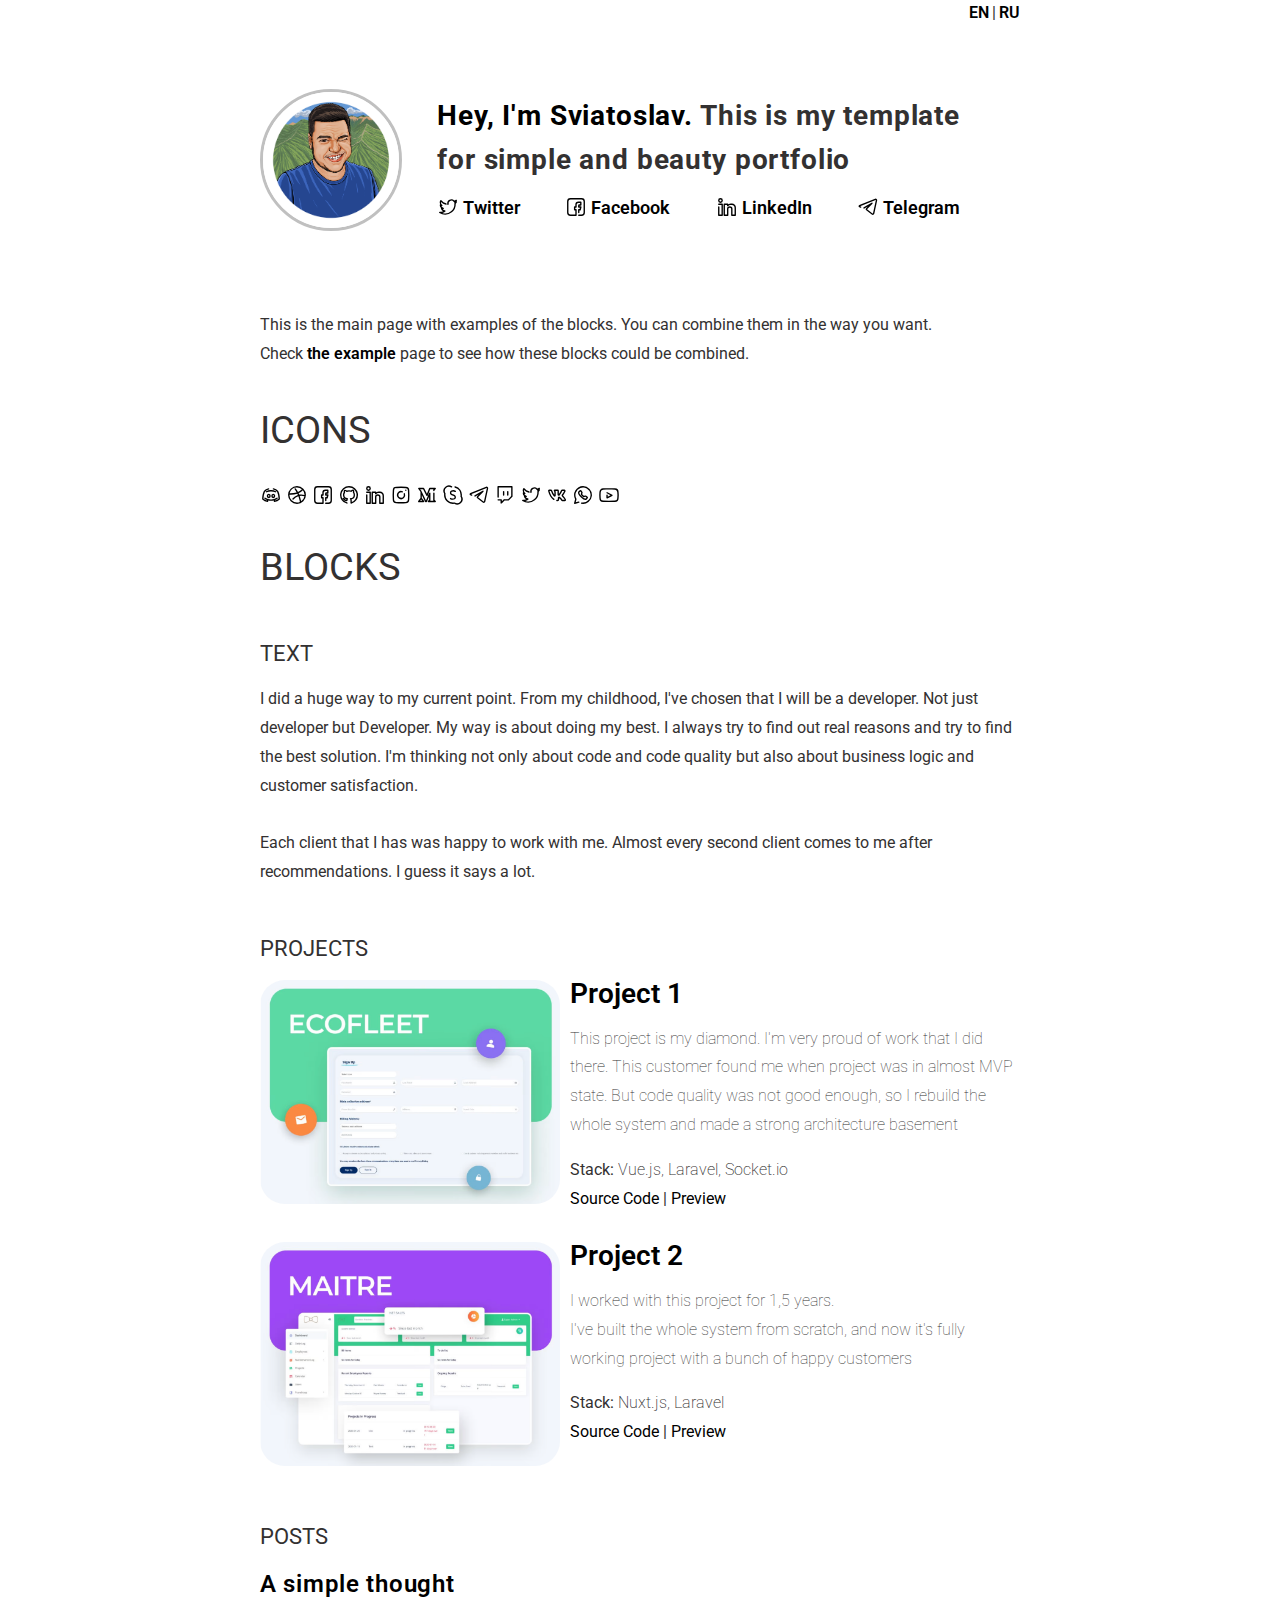
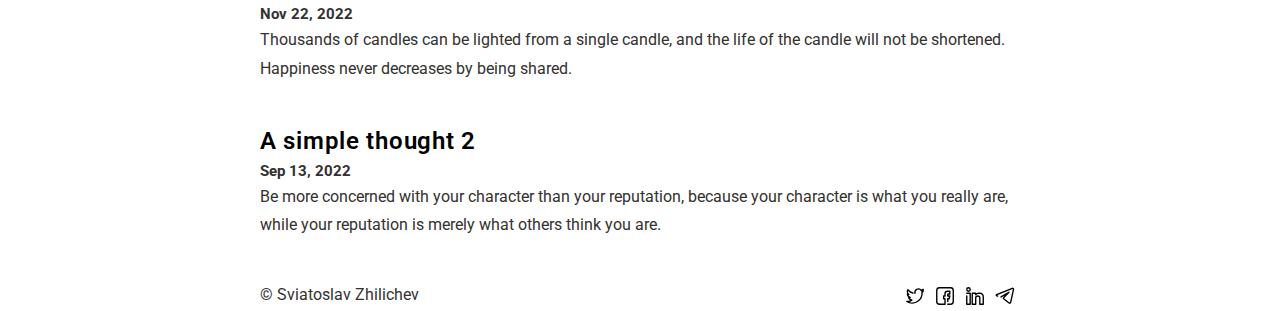
==== index.html @ 382b598e "first test" ====
<!DOCTYPE html>
<html lang="en">
<head>
    <meta charset="UTF-8">
    <title>About me</title>
    <link rel="stylesheet" type="text/css" href="/assets/styles/styles.css">
</head>
<body>
    <div class="main">
        <div class="header">
            <a href="#">
                <span>EN</span>
            </a>
            <span>|</span>
            <a href="/ru">
                <span>RU</span>
            </a>
        </div>
        <div class="content">
            <div class="content__hello">
                <img class="content__hello-img" src="assets/img/avatar.png" alt="Avatar">
                <div class="content__hello-text">
                    <span class="content__name">
                        <a href="/"> Hey, I'm Sviatoslav.</a>
                    </span>
                    <span class="content__description">This is my template <br/> for simple and beauty portfolio</span>
                    <nav class="content__social">
                        <a href="#link" target="_blank" class="content__social-item">
                            <img src="assets/img/icons/twitter.svg" alt="Twitter">
                            <span>Twitter</span>
                        </a>
                        <a href="#link" target="_blank" class="content__social-item">
                            <img src="assets/img/icons/facebook.svg" alt="Facebook">
                            <span>Facebook</span>
                        </a>
                        <a href="#link" target="_blank" class="content__social-item">
                            <img src="assets/img/icons/in.svg" alt="LinkedIn">
                            <span>LinkedIn</span>
                        </a>
                        <a href="#link" target="_blank" class="content__social-item">
                            <img src="assets/img/icons/telegram.svg" alt="Telegram">
                            <span>Telegram</span>
                        </a>
                    </nav>
                </div>
            </div>
            <div class="content__main">
                <div class="content__main-item">
                    <div class="main-item__description">
                        <p>This is the main page with examples of the blocks. You can combine them in the way you want.</p>
                        <p>Check <a href="/example">the example</a> page to see how these blocks could be combined.</p>
                    </div>
                </div>
                <h1 class="content__about-header">Icons</h1>
                <div class="content__main-item">
                    <a href="#" class="content__social-item">
                        <img src="assets/img/icons/discord.svg" alt="discord">
                        <img src="assets/img/icons/dribbble.svg" alt="dribbble">
                        <img src="assets/img/icons/facebook.svg" alt="facebook">
                        <img src="assets/img/icons/github.svg" alt="github">
                        <img src="assets/img/icons/in.svg" alt="linkedin">
                        <img src="assets/img/icons/instagram.svg" alt="instagram">
                        <img src="assets/img/icons/medium.svg" alt="medium">
                        <img src="assets/img/icons/skype.svg" alt="skype">
                        <img src="assets/img/icons/telegram.svg" alt="telegram">
                        <img src="assets/img/icons/twitch.svg" alt="twitch">
                        <img src="assets/img/icons/twitter.svg" alt="twitter">
                        <img src="assets/img/icons/vk.svg" alt="vk">
                        <img src="assets/img/icons/whatsapp.svg" alt="whatsapp">
                        <img src="assets/img/icons/youtube.svg" alt="youtube">
                    </a>
                </div>
                <h1 class="content__about-header">Blocks</h1>
                <h2 class="content__subheader">Text</h2>
                <div class="content__main-item">
                    <div class="main-item__description">
                        <p>I did a huge way to my current point. From my childhood, I've chosen that I will be a developer. Not just developer but Developer. My way is about doing my best. I always try to find out real reasons and try to find the best solution. I'm thinking not only about code and code quality but also about business logic and customer satisfaction.</p>
                    </div>
                </div>
                <div class="content__main-item">
                    <div class="main-item__description">
                        <p>Each client that I has was happy to work with me. Almost every second client comes to me after recommendations. I guess it says a lot.</p>
                    </div>
                </div>
                <h2 class="content__subheader">Projects</h2>
                <div class="content__main-item project">
                    <a data-fslightbox href="assets/img/project.png">
                        <img src="assets/img/project.png" alt="project1">
                    </a>
                    <div>
                        <div class="main-item__title">
                            <a href="/example/project.html"><span>Project 1</span></a>
                        </div>
                        <div class="main-item__description">
                            <p>This project is my diamond. I'm very proud of work that I did there.
                            This customer found me when project was in almost MVP state. But code quality was not good enough, so I rebuild the whole system and made a strong architecture basement</p>
                        </div>
                        <div class="main-item__subdescription">
                            <p><span>Stack:</span> Vue.js, Laravel, Socket.io</p>
                            <p class="main-item__links"><a href=""><span>Source Code</span></a><span>|</span><a href=""><span>Preview</span></a> </p>
                        </div>
                    </div>
                </div>
                <div class="content__main-item project">
                    <a data-fslightbox href="assets/img/project2.png">
                        <img src="assets/img/project2.png" alt="project2">
                    </a>
                    <div>
                        <div class="main-item__title">
                            <a href="/example/project.html"><span>Project 2</span></a>
                        </div>
                        <div class="main-item__description">
                            <p>I worked with this project for 1,5 years.
                                <br/>I've built the whole system from scratch, and now it's fully working project
                                with a bunch of happy customers</p>
                        </div>
                        <div class="main-item__subdescription">
                            <p><span>Stack:</span> Nuxt.js, Laravel</p>
                            <p class="main-item__links"><a href=""><span>Source Code</span></a><span>|</span><a href=""><span>Preview</span></a> </p>
                        </div>
                    </div>
                </div>
                <h2 class="content__subheader">Posts</h2>
                <div class="content__main-item post">
                    <article>
                        <h2 class="main-item__title">
                            <a href="#linktopost">A simple thought</a>
                        </h2>
                        <p class="main-item__date">Nov 22, 2022</p>
                        <div class="main-item__description">
                            <p>Thousands of candles can be lighted from a single candle, and the life of the candle will not be shortened. Happiness never decreases by being shared.</p>
                        </div>
                    </article>
                </div>
                <div class="content__main-item post">
                    <article>
                        <h2 class="main-item__title">
                            <a href="#linktopost">A simple thought 2</a>
                        </h2>
                        <p class="main-item__date">Sep 13, 2022</p>
                        <div class="main-item__description">
                            <p>Be more concerned with your character than your reputation, because your character is what you really are, while your reputation is merely what others think you are.</p>
                        </div>
                    </article>
                </div>
            </div>
        </div>
        <div class="footer">
            <div>
                <span>© Sviatoslav Zhilichev</span>
            </div>
            <div>
                <nav class="footer__social">
                    <a href="#link" target="_blank" class="footer__social-item">
                        <img src="assets/img/icons/twitter.svg" alt="Twitter">
                    </a>
                    <a href="#link" target="_blank" class="footer__social-item">
                        <img src="assets/img/icons/facebook.svg" alt="Facebook">
                    </a>
                    <a href="#link" target="_blank" class="footer__social-item">
                        <img src="assets/img/icons/in.svg" alt="LinkedIn">
                    </a>
                    <a href="#link" target="_blank" class="footer__social-item">
                        <img src="assets/img/icons/telegram.svg" alt="Telegram">
                    </a>
                </nav>
            </div>
        </div>
    </div>
    <script src="assets/scripts/fslightbox.js"></script>
</body>
</html>
---- assets/styles/styles.css ----
@import url('https://fonts.googleapis.com/css2?family=Roboto:wght@100;300;400;500;700;900&display=swap');
/***
    The new CSS reset - version 1.7.3 (last updated 7.8.2022)
    GitHub page: https://github.com/elad2412/the-new-css-reset
***/

/*
    Remove all the styles of the "User-Agent-Stylesheet", except for the 'display' property
    - The "symbol *" part is to solve Firefox SVG sprite bug
 */
*:where(:not(html, iframe, canvas, img, svg, video, audio):not(svg *, symbol *)) {
    all: unset;
    display: revert;
}

/* Preferred box-sizing value */
*,
*::before,
*::after {
    box-sizing: border-box;
}

/* Reapply the pointer cursor for anchor tags */
a, button {
    cursor: revert;
}

/* Remove list styles (bullets/numbers) */
ol, ul, menu {
    list-style: none;
}

/* For images to not be able to exceed their container */
img {
    max-width: 100%;
}

/* removes spacing between cells in tables */
table {
    border-collapse: collapse;
}

/* Safari - solving issue when using user-select:none on the <body> text input doesn't working */
input, textarea {
    -webkit-user-select: auto;
}

/* revert the 'white-space' property for textarea elements on Safari */
textarea {
    white-space: revert;
}

/* minimum style to allow to style meter element */
meter {
    -webkit-appearance: revert;
    appearance: revert;
}

/* reset default text opacity of input placeholder */
::placeholder {
    color: unset;
}

/* fix the feature of 'hidden' attribute.
   display:revert; revert to element instead of attribute */
:where([hidden]) {
    display: none;
}

/* revert for bug in Chromium browsers
   - fix for the content editable attribute will work properly.
   - webkit-user-select: auto; added for Safari in case of using user-select:none on wrapper element*/
:where([contenteditable]:not([contenteditable="false"])) {
    -moz-user-modify: read-write;
    -webkit-user-modify: read-write;
    overflow-wrap: break-word;
    -webkit-line-break: after-white-space;
    -webkit-user-select: auto;
}

/* apply back the draggable feature - exist only in Chromium and Safari */
:where([draggable="true"]) {
    -webkit-user-drag: element;
}

body {
    font-family: 'Roboto', sans-serif;
    color: #333131;
}

a {
    color: black;
    font-weight: 600;
}

a:hover {
    text-decoration: underline;
}

@media (prefers-color-scheme: dark) {
    body {
        background-color: black;
        color: #c8cbcd;
    }

    a {
        color: #fff;
    }

    .content__social-item img,
    .footer__social-item img{
        filter: invert(1);
    }
}

.main {
    margin: auto;
    width: 47.5rem;
}

.content__hello {
    display: flex;
    margin-top: 4.2rem;
    margin-bottom: 5rem;
    font-size: 28px;
    line-height: 2.8rem;
}

.content__hello-img {
    width: 142px;
    height: 142px;
    min-width: 142px;
    border-radius: 50%;
    border: 3px solid silver;
}

.content__hello-text {
    margin-left: 2.2rem;
    line-height: 2.7rem;
    margin-top: 5px;
}

.content__name a {
    font-weight: 700;
    letter-spacing: 0.03em;
}

.content__description {
    font-weight: 700;
    letter-spacing: 0.03em;
}

.header {
    display: flex;
    justify-content: end;
    margin-top: 0.2rem;
}
.header span {
    margin-left: 3px;
}

.content__social {
    display: flex;
    max-width: 36rem;
    font-size: 18px;
    padding-top: 5px;
    -webkit-box-orient: horizontal;
    -webkit-box-direction: normal;
    flex-direction: row;
    flex: 1 1 0%;
    -webkit-box-pack: start;
    justify-content: space-between;
}
.content__social-item {
    display: flex;
    align-items: center;
}
.content__social-item img {
    width: 22px;
    height: 22px;
    margin-right: 4px;
}

.content__about-header {
    font-size: 2.4rem;
    margin-bottom: 1.4rem;
    line-height: 4rem;
    text-transform: uppercase;
}

.content__subheader {
    font-size: 1.4rem;
    line-height: 4rem;
    text-transform: uppercase;
}

.content__main-item {
    display: flex;
    line-height: 1.8rem;
    margin-bottom: 1.8rem;
}
.content__main-item.project img {
    max-width: 300px;
    height: auto;
    margin-right: 10px;
    border-radius: 25px;
}

.main-item__description img {
    border-radius: 25px;
}

.project .main-item__title {
    font-weight: 500;
    font-size: 28px;
}

.project .main-item__links span {
    margin-right: 4px;
}

.project .main-item__description {
    font-weight: 100;
    margin-top: 1rem;
}

.project .main-item__subdescription {
    font-weight: 200;
    margin-top: 1rem;
}
.project .main-item__subdescription span {
    font-weight: 400;
}

.post .main-item__title{
    font-size: 1.48rem;
    line-height: 2rem;
    font-weight: 500;
    letter-spacing: .05rem;
}

.post .main-item__title a{
    box-shadow: none;
    letter-spacing: 0.03em;
}

.post .main-item__date {
    display: inline-block;
    font-size: .94rem;
    font-weight: 700;
    line-height: 1.55rem;
}

.post .main-item__description {
    line-height: 1.8rem;
    margin-top: -0.2rem;
    margin-bottom: 0.8rem;
}

.footer {
    margin-top: 2rem;
    display: flex;
    justify-content: space-between;
}

.footer__social-item img {
    width: 22px;
    height: 22px;
    margin-right: 4px;
}
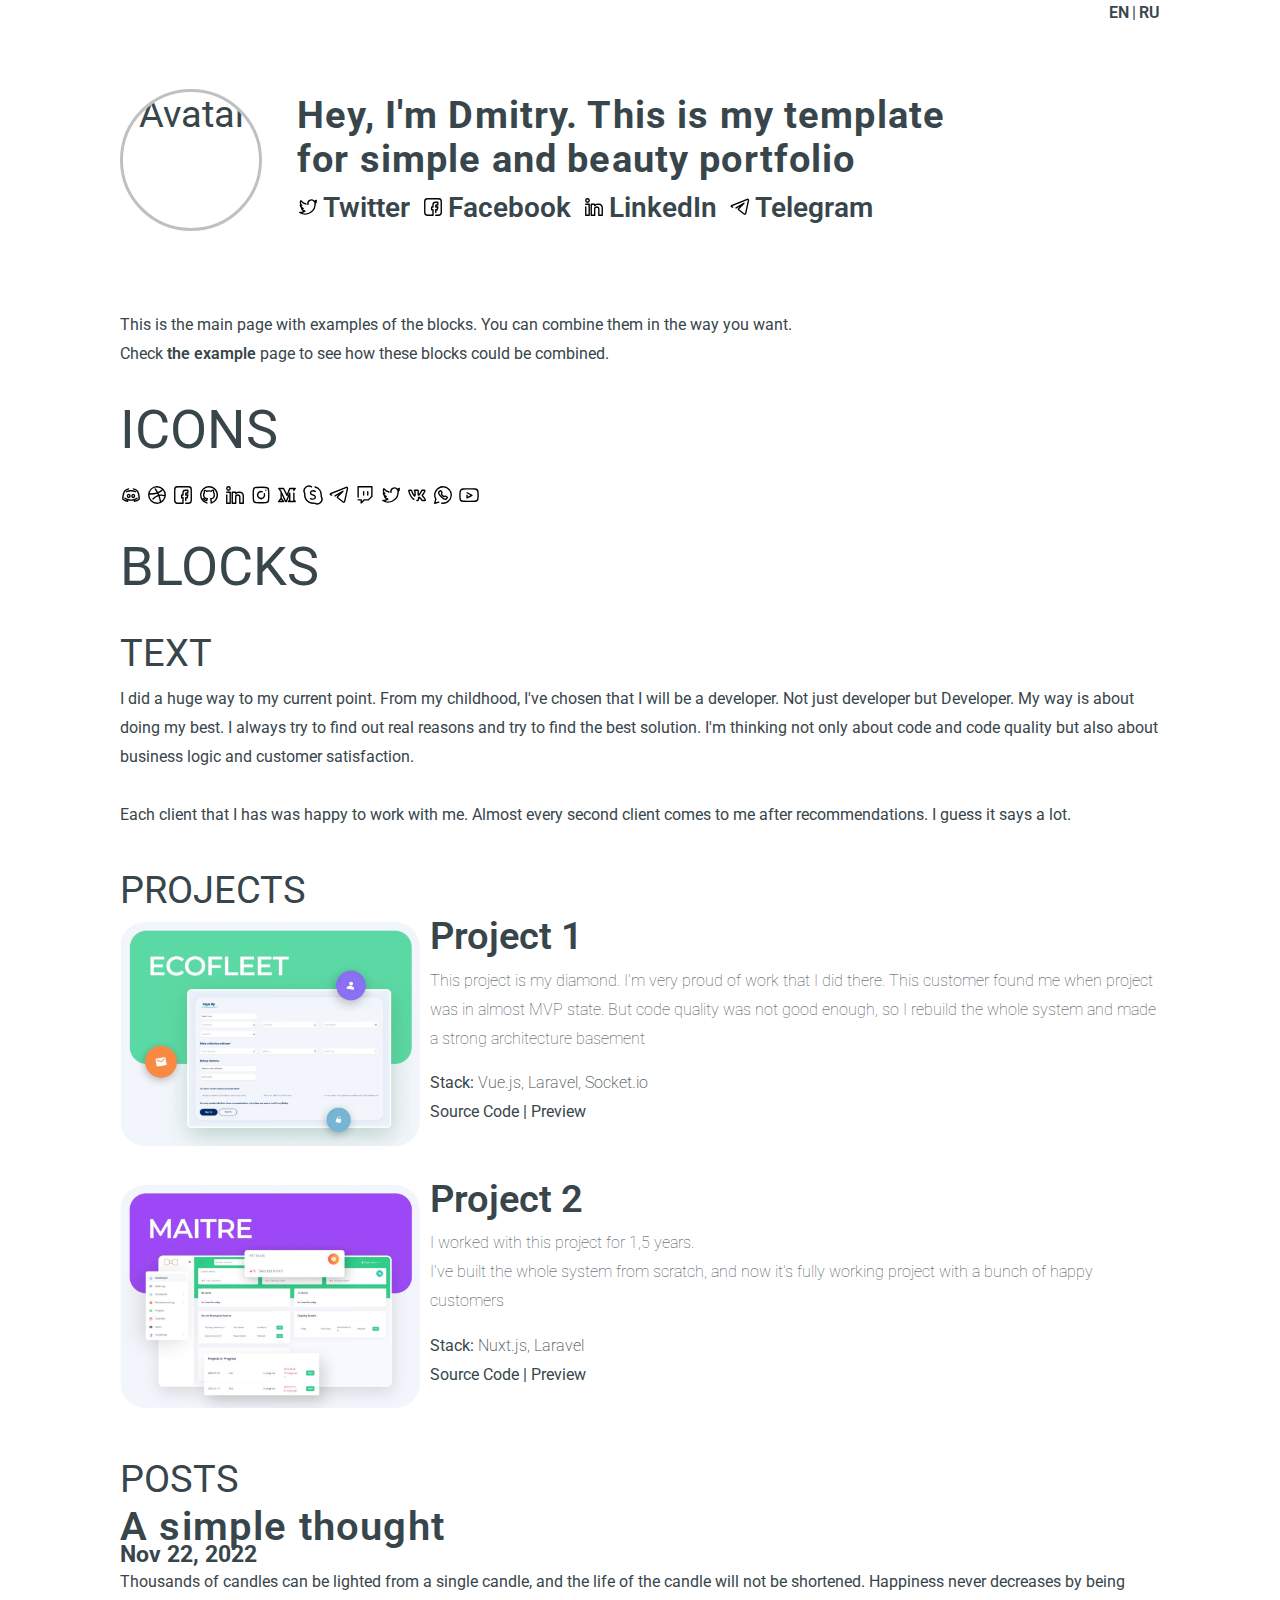
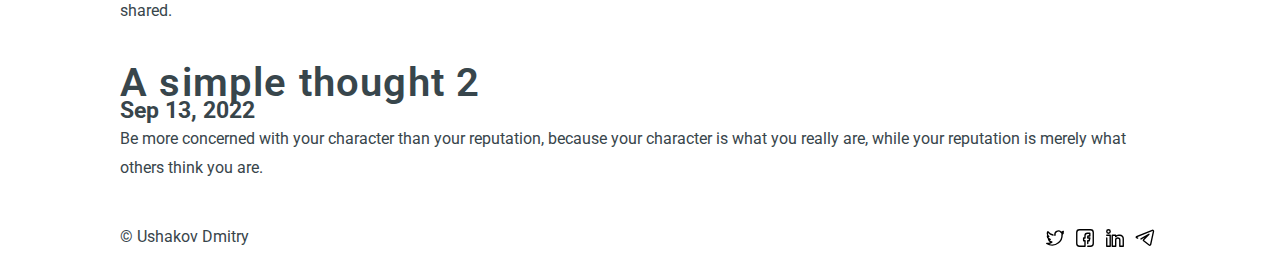
==== commit a4647e9e: "dd" ====
--- a/index.html
+++ b/index.html
@@ -3,7 +3,7 @@
 <head>
     <meta charset="UTF-8">
     <title>About me</title>
-    <link rel="stylesheet" type="text/css" href="/assets/styles/styles.css">
+    <link rel="stylesheet" type="text/css" href="./assets/styles/styles.css">
 </head>
 <body>
     <div class="main">
@@ -18,10 +18,10 @@
         </div>
         <div class="content">
             <div class="content__hello">
-                <img class="content__hello-img" src="assets/img/avatar.png" alt="Avatar">
+                <img class="content__hello-img" src="assets/img/avatar.jpg" alt="Avatar">
                 <div class="content__hello-text">
                     <span class="content__name">
-                        <a href="/"> Hey, I'm Sviatoslav.</a>
+                        <a href="/"> Hey, I'm Dmitry.</a>
                     </span>
                     <span class="content__description">This is my template <br/> for simple and beauty portfolio</span>
                     <nav class="content__social">
@@ -147,7 +147,7 @@
         </div>
         <div class="footer">
             <div>
-                <span>© Sviatoslav Zhilichev</span>
+                <span>© Ushakov Dmitry</span>
             </div>
             <div>
                 <nav class="footer__social">
--- a/assets/styles/styles.css
+++ b/assets/styles/styles.css
@@ -85,11 +85,11 @@
 
 body {
     font-family: 'Roboto', sans-serif;
-    color: #333131;
+    color: #38454B;
 }
 
 a {
-    color: black;
+    color: #38464C;
     font-weight: 600;
 }
 
@@ -99,7 +99,7 @@
 
 @media (prefers-color-scheme: dark) {
     body {
-        background-color: black;
+        background-color: #38454B;
         color: #c8cbcd;
     }
 
@@ -115,14 +115,14 @@
 
 .main {
     margin: auto;
-    width: 47.5rem;
+    width: 65rem;
 }
 
 .content__hello {
     display: flex;
     margin-top: 4.2rem;
     margin-bottom: 5rem;
-    font-size: 28px;
+    font-size: 38px;
     line-height: 2.8rem;
 }
 
@@ -162,7 +162,7 @@
 .content__social {
     display: flex;
     max-width: 36rem;
-    font-size: 18px;
+    font-size: 28px;
     padding-top: 5px;
     -webkit-box-orient: horizontal;
     -webkit-box-direction: normal;
@@ -182,14 +182,14 @@
 }
 
 .content__about-header {
-    font-size: 2.4rem;
+    font-size: 3.4rem;
     margin-bottom: 1.4rem;
     line-height: 4rem;
     text-transform: uppercase;
 }
 
 .content__subheader {
-    font-size: 1.4rem;
+    font-size: 2.4rem;
     line-height: 4rem;
     text-transform: uppercase;
 }
@@ -212,7 +212,7 @@
 
 .project .main-item__title {
     font-weight: 500;
-    font-size: 28px;
+    font-size: 38px;
 }
 
 .project .main-item__links span {
@@ -233,7 +233,7 @@
 }
 
 .post .main-item__title{
-    font-size: 1.48rem;
+    font-size: 2.48rem;
     line-height: 2rem;
     font-weight: 500;
     letter-spacing: .05rem;
@@ -246,7 +246,7 @@
 
 .post .main-item__date {
     display: inline-block;
-    font-size: .94rem;
+    font-size: 1.44rem;
     font-weight: 700;
     line-height: 1.55rem;
 }
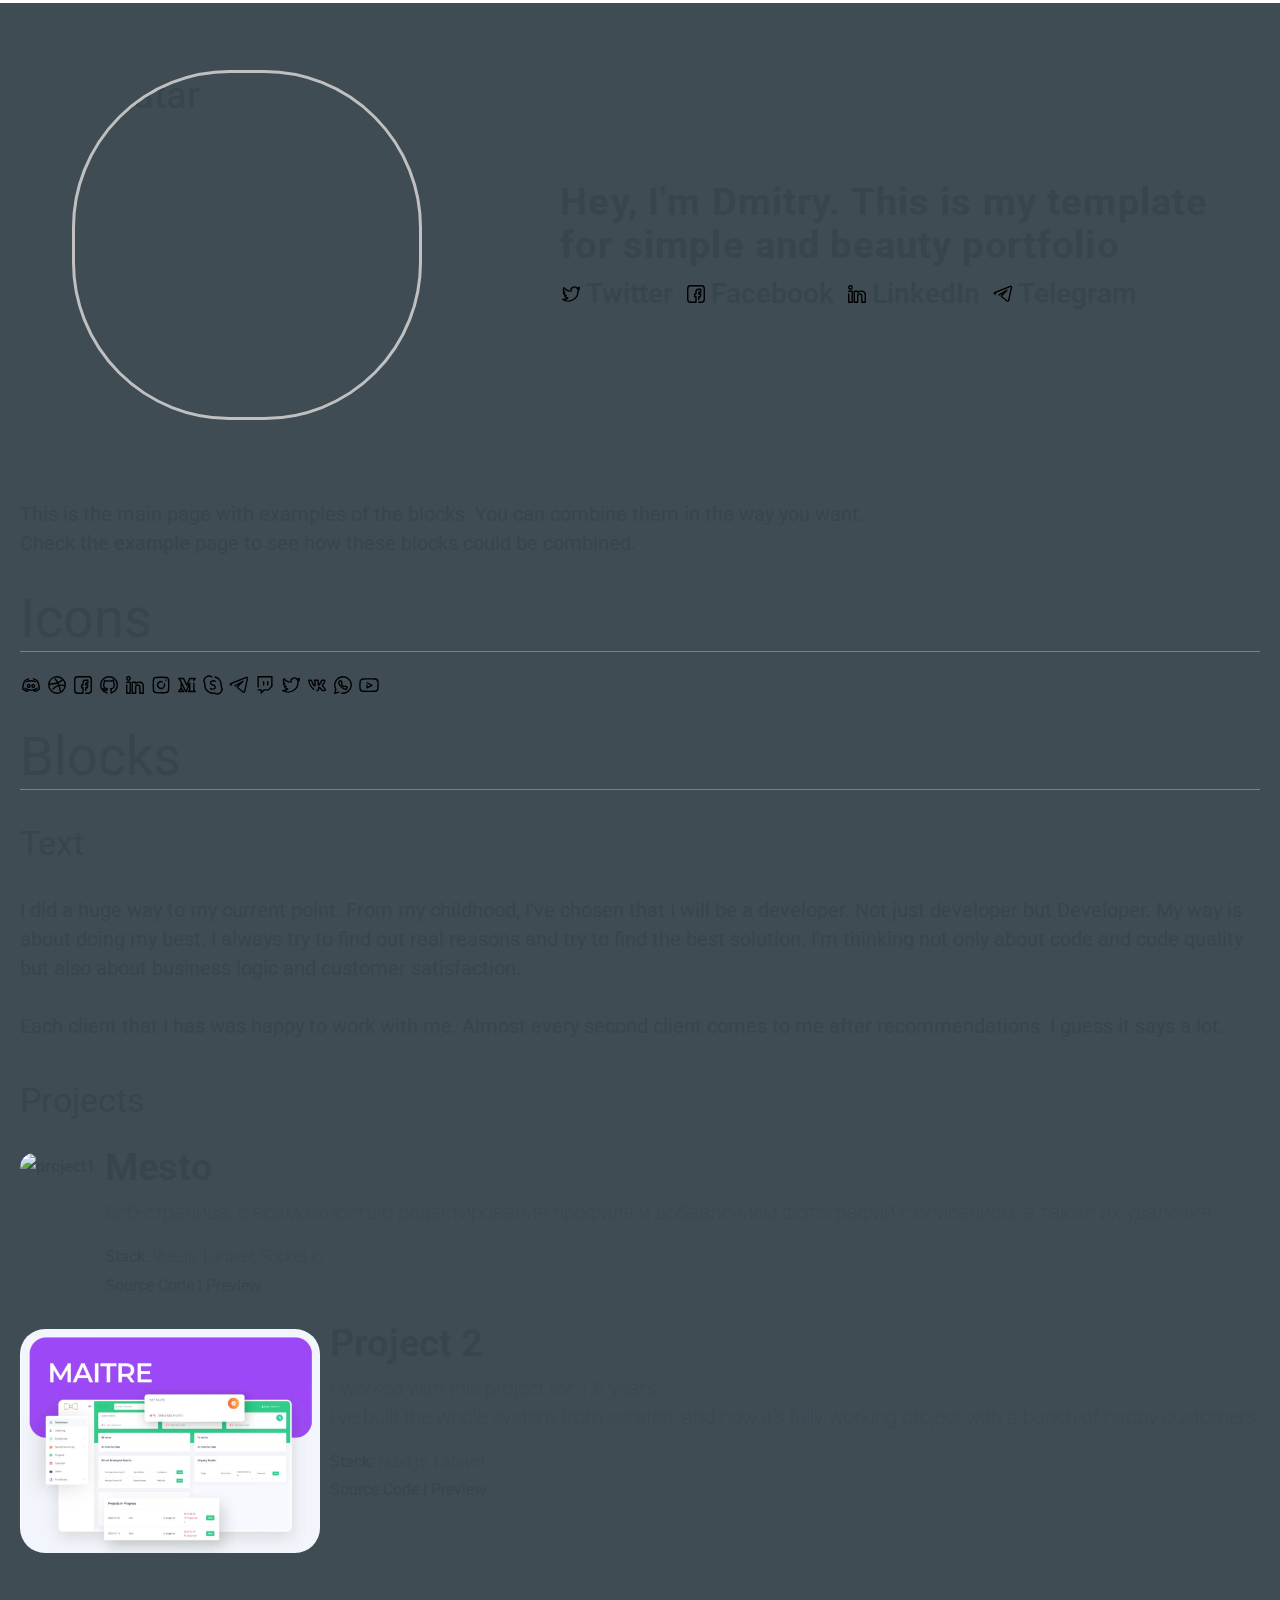
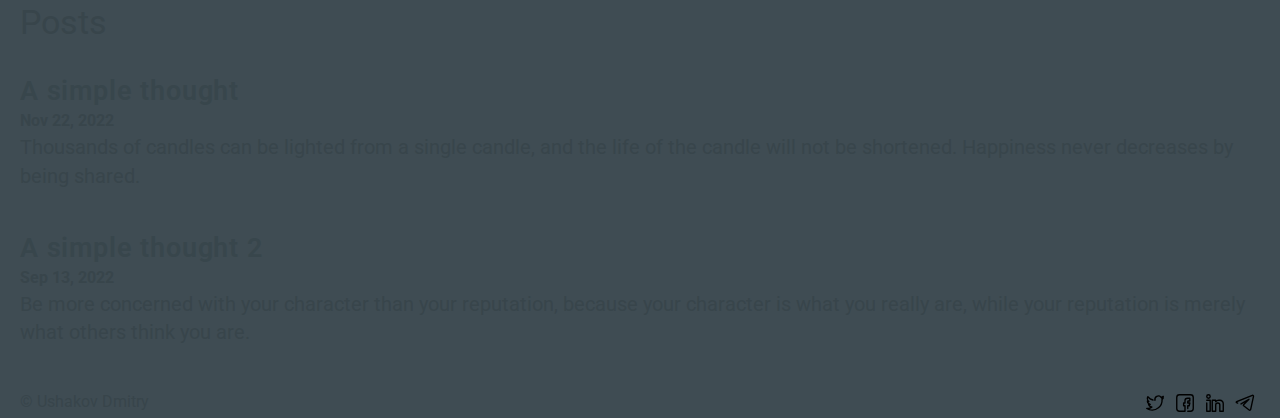
==== commit c828a2d0: "hide langs" ====
--- a/index.html
+++ b/index.html
@@ -1,5 +1,5 @@
 <!DOCTYPE html>
-<html lang="en">
+<html lang="ru">
 <head>
     <meta charset="UTF-8">
     <title>About me</title>
@@ -8,13 +8,13 @@
 <body>
     <div class="main">
         <div class="header">
-            <a href="#">
+            <!-- <a href="#">
                 <span>EN</span>
             </a>
             <span>|</span>
             <a href="/ru">
                 <span>RU</span>
-            </a>
+            </a> -->
         </div>
         <div class="content">
             <div class="content__hello">
@@ -85,15 +85,15 @@
                 <h2 class="content__subheader">Projects</h2>
                 <div class="content__main-item project">
                     <a data-fslightbox href="assets/img/project.png">
-                        <img src="assets/img/project.png" alt="project1">
+                        <img src="assets/img/project_1.jpeg" alt="project1">
                     </a>
                     <div>
                         <div class="main-item__title">
-                            <a href="/example/project.html"><span>Project 1</span></a>
+                            <a href="https://ushakovdmitry.github.io/mesto/"><span>Mesto</span></a>
                         </div>
                         <div class="main-item__description">
-                            <p>This project is my diamond. I'm very proud of work that I did there.
-                            This customer found me when project was in almost MVP state. But code quality was not good enough, so I rebuild the whole system and made a strong architecture basement</p>
+                            <p>Веб-страница, с возможностью редактирования профиля
+                                и добавлением фотографий с описанием, а также их удаления.</p>
                         </div>
                         <div class="main-item__subdescription">
                             <p><span>Stack:</span> Vue.js, Laravel, Socket.io</p>
--- a/assets/styles/styles.css
+++ b/assets/styles/styles.css
@@ -115,11 +115,16 @@
 
 .main {
     margin: auto;
-    width: 65rem;
+    width: 80rem;
+    background-color: #3F4C53;
+    padding-left: 20px;
+    padding-right: 20px;
 }
 
 .content__hello {
     display: flex;
+    align-items: center;
+    justify-content:space-around;
     margin-top: 4.2rem;
     margin-bottom: 5rem;
     font-size: 38px;
@@ -127,10 +132,10 @@
 }
 
 .content__hello-img {
-    width: 142px;
-    height: 142px;
-    min-width: 142px;
-    border-radius: 50%;
+    width: 350px;
+    height: 350px;
+    min-width: 350px;
+    border-radius: 45%;
     border: 3px solid silver;
 }
 
@@ -185,13 +190,15 @@
     font-size: 3.4rem;
     margin-bottom: 1.4rem;
     line-height: 4rem;
-    text-transform: uppercase;
+    border-bottom: 1px solid rgb(131, 125, 125);
+    /* text-transform: uppercase; */
 }
 
 .content__subheader {
-    font-size: 2.4rem;
+    font-size: 2.1rem;
     line-height: 4rem;
-    text-transform: uppercase;
+    /* text-transform: uppercase; */
+    margin-bottom: 20px;
 }
 
 .content__main-item {
@@ -205,9 +212,13 @@
     margin-right: 10px;
     border-radius: 25px;
 }
+.main-item__description {
+    font-size: 20px;
+}
 
 .main-item__description img {
     border-radius: 25px;
+    
 }
 
 .project .main-item__title {
@@ -233,7 +244,7 @@
 }
 
 .post .main-item__title{
-    font-size: 2.48rem;
+    font-size: 1.7rem;
     line-height: 2rem;
     font-weight: 500;
     letter-spacing: .05rem;
@@ -246,7 +257,7 @@
 
 .post .main-item__date {
     display: inline-block;
-    font-size: 1.44rem;
+    font-size: 1rem;
     font-weight: 700;
     line-height: 1.55rem;
 }
